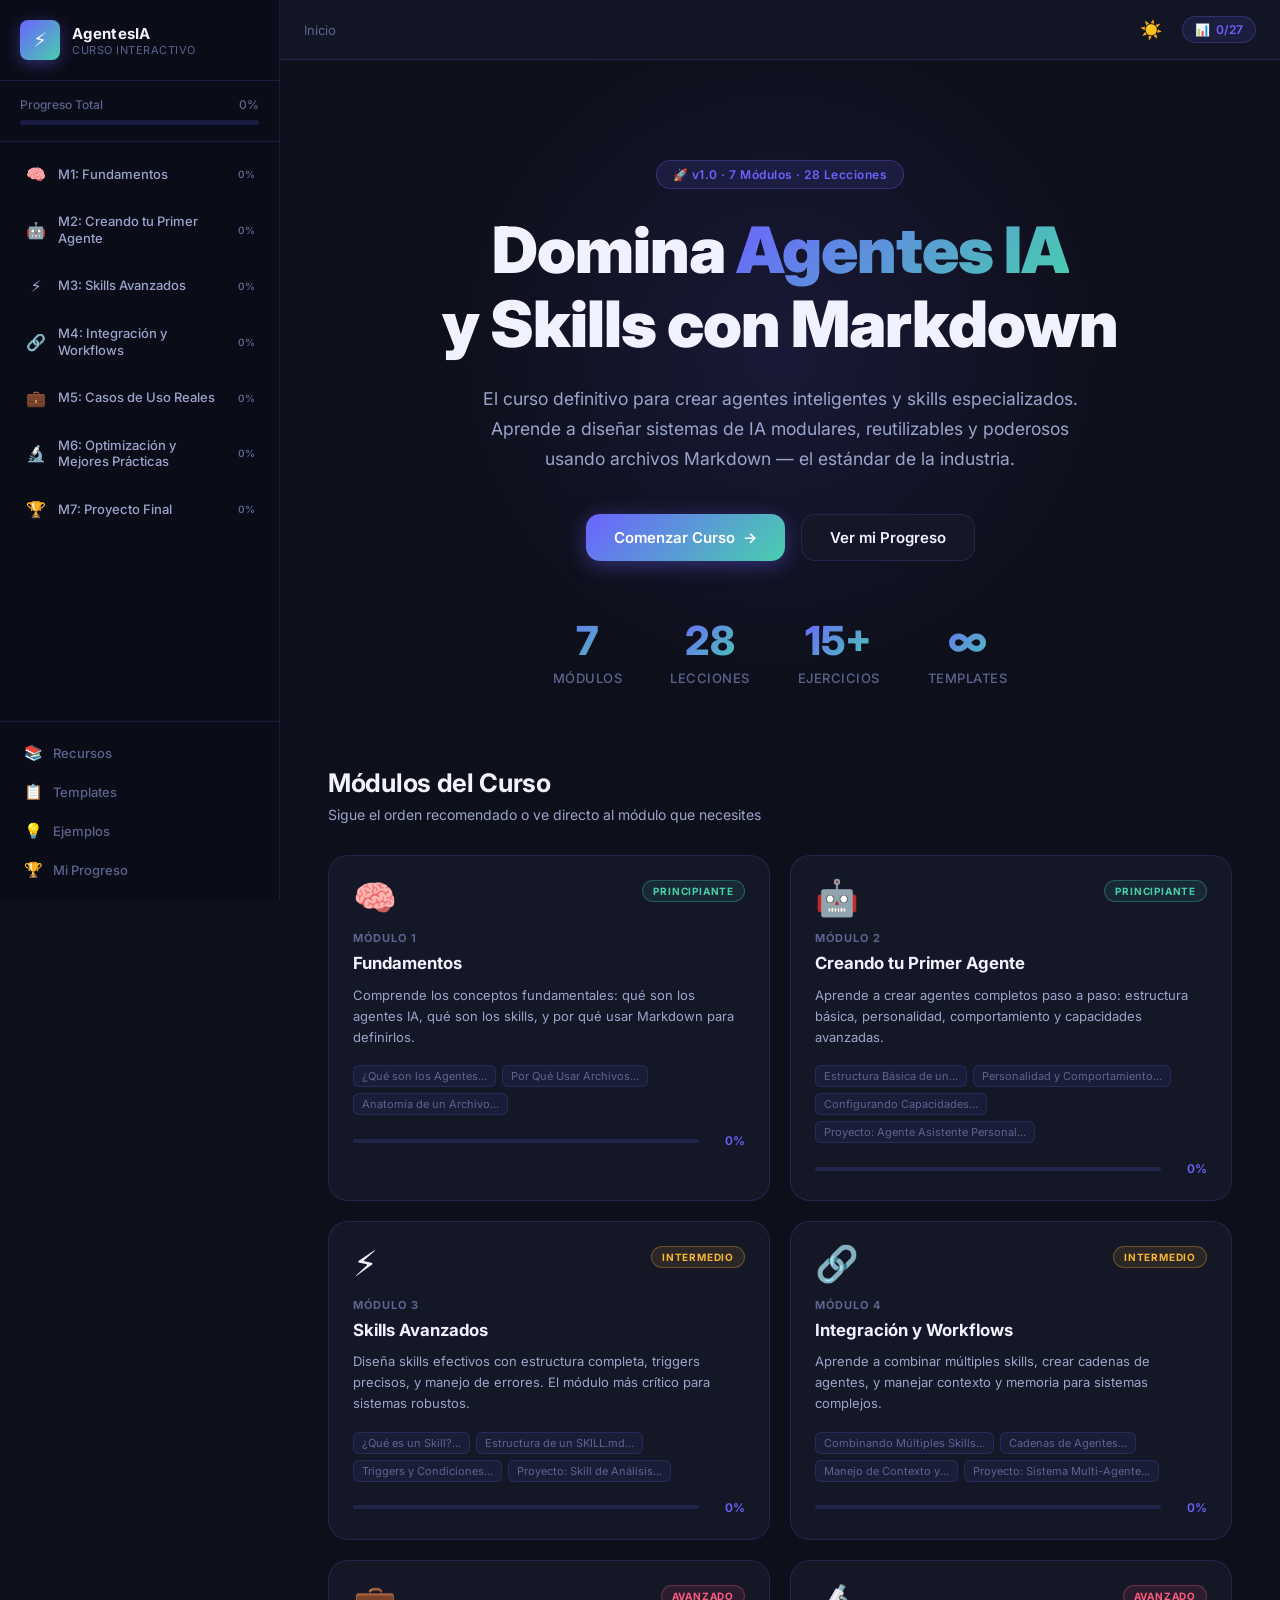
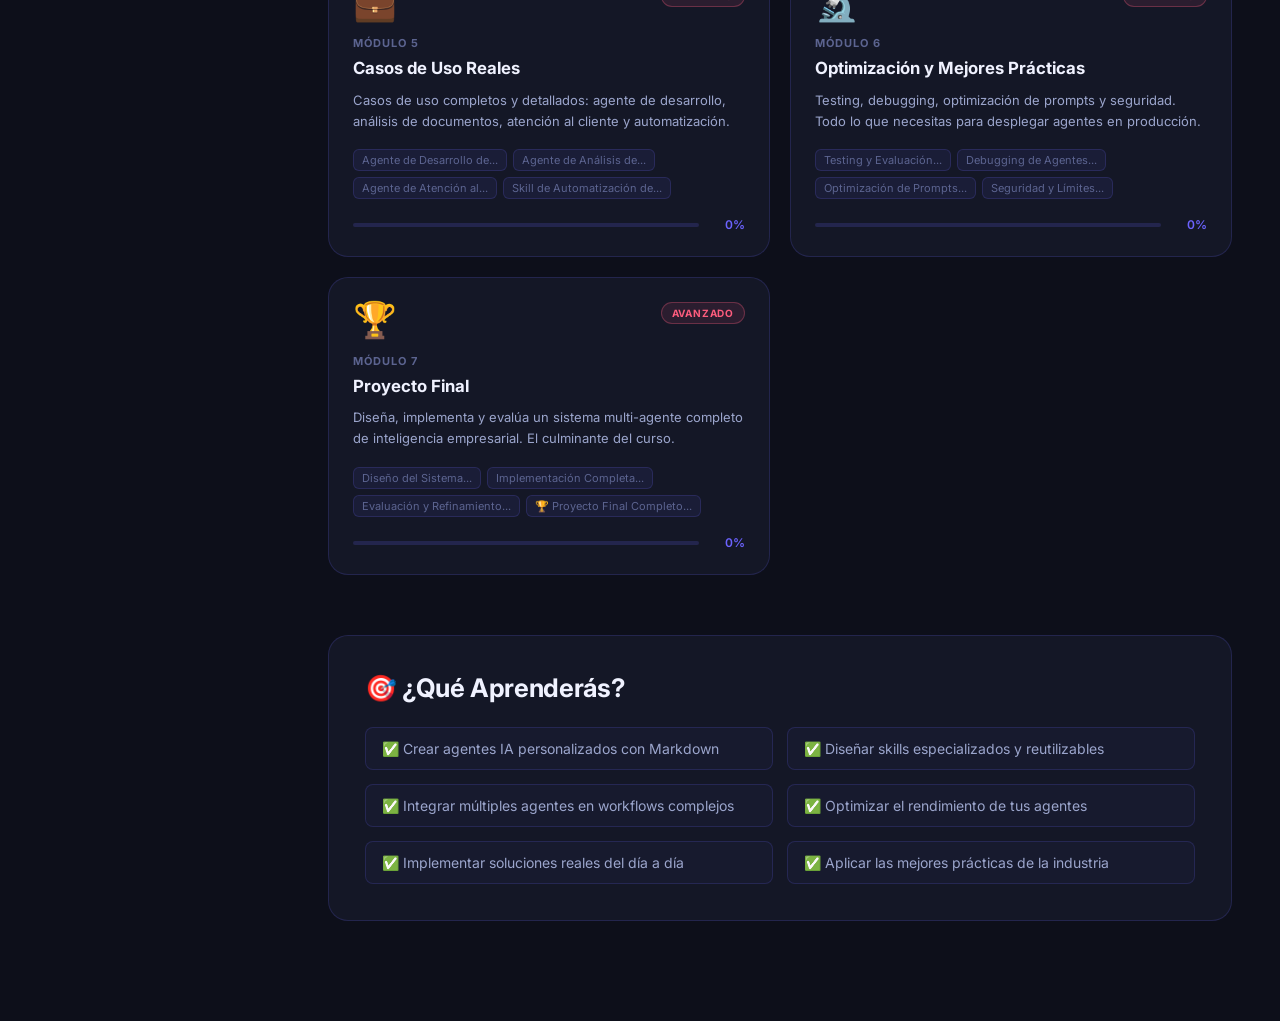
==== CursoAgentesWeb/index.html @ fc464d64 "correcciones" ====
<!DOCTYPE html>
<html lang="es">
<head>
  <meta charset="UTF-8" />
  <meta name="viewport" content="width=device-width, initial-scale=1.0" />
  <title>Domina Agentes y Skills con IA · Curso Interactivo</title>
  <meta name="description" content="Aprende a crear agentes IA y skills mediante archivos Markdown. Curso completo e interactivo con 7 módulos, ejercicios prácticos y seguimiento de progreso." />
  <link rel="preconnect" href="https://fonts.googleapis.com" />
  <link rel="preconnect" href="https://fonts.gstatic.com" crossorigin />
  <link href="https://fonts.googleapis.com/css2?family=Inter:wght@300;400;500;600;700;800;900&family=JetBrains+Mono:wght@400;500;700&display=swap" rel="stylesheet" />
  <link rel="stylesheet" href="css/style.css" />
  <link rel="stylesheet" href="css/prism.css" />
</head>
<body>
  <!-- Sidebar Navigation -->
  <aside class="sidebar" id="sidebar">
    <div class="sidebar-header">
      <div class="logo">
        <div class="logo-icon">⚡</div>
        <div class="logo-text">
          <span class="logo-title">AgentesIA</span>
          <span class="logo-subtitle">Curso Interactivo</span>
        </div>
      </div>
      <button class="sidebar-toggle" id="sidebarClose" aria-label="Cerrar menú">✕</button>
    </div>

    <!-- Progress bar global -->
    <div class="global-progress-bar">
      <div class="gp-label">
        <span>Progreso Total</span>
        <span id="globalProgressPct">0%</span>
      </div>
      <div class="gp-track">
        <div class="gp-fill" id="globalProgressFill"></div>
      </div>
    </div>

    <nav class="sidebar-nav" role="navigation" aria-label="Módulos del curso">
      <ul class="module-list" id="moduleList">
        <!-- Generated by JS -->
      </ul>
    </nav>

    <div class="sidebar-footer">
      <a href="#recursos" class="sidebar-link" id="linkRecursos" data-section="recursos">
        <span class="sl-icon">📚</span> Recursos
      </a>
      <a href="#templates" class="sidebar-link" id="linkTemplates" data-section="templates">
        <span class="sl-icon">📋</span> Templates
      </a>
      <a href="#ejemplos" class="sidebar-link" id="linkEjemplos" data-section="ejemplos">
        <span class="sl-icon">💡</span> Ejemplos
      </a>
      <a href="#progreso" class="sidebar-link" id="linkProgreso" data-section="progreso">
        <span class="sl-icon">🏆</span> Mi Progreso
      </a>
    </div>
  </aside>

  <!-- Main Content -->
  <div class="main-wrapper">
    <!-- Top Bar -->
    <header class="topbar">
      <button class="hamburger" id="sidebarOpen" aria-label="Abrir menú">
        <span></span><span></span><span></span>
      </button>
      <nav class="breadcrumb" id="breadcrumb" aria-label="Ruta de navegación">
        <span>Inicio</span>
      </nav>
      <div class="topbar-actions">
        <button class="btn-icon" id="themeToggle" aria-label="Cambiar tema" title="Cambiar tema">🌙</button>
        <div class="progress-badge" id="progressBadge">
          <span class="pb-icon">📊</span>
          <span id="progressText">0/28</span>
        </div>
      </div>
    </header>

    <!-- Content Area -->
    <main class="content-area" id="contentArea" role="main">
      <!-- Landing / Home -->
      <section class="page active" id="page-home">
        <div class="hero">
          <div class="hero-badge">🚀 v1.0 · 7 Módulos · 28 Lecciones</div>
          <h1 class="hero-title">
            Domina <span class="gradient-text">Agentes IA</span><br />y Skills con Markdown
          </h1>
          <p class="hero-subtitle">
            El curso definitivo para crear agentes inteligentes y skills especializados.
            Aprende a diseñar sistemas de IA modulares, reutilizables y poderosos
            usando archivos Markdown — el estándar de la industria.
          </p>
          <div class="hero-actions">
            <button class="btn-primary" id="startCourseBtn">
              <span>Comenzar Curso</span>
              <span class="btn-arrow">→</span>
            </button>
            <button class="btn-secondary" id="viewProgressBtn">
              <span>Ver mi Progreso</span>
            </button>
          </div>
          <div class="hero-stats">
            <div class="stat-item">
              <span class="stat-num">7</span>
              <span class="stat-label">Módulos</span>
            </div>
            <div class="stat-item">
              <span class="stat-num">28</span>
              <span class="stat-label">Lecciones</span>
            </div>
            <div class="stat-item">
              <span class="stat-num">15+</span>
              <span class="stat-label">Ejercicios</span>
            </div>
            <div class="stat-item">
              <span class="stat-num">∞</span>
              <span class="stat-label">Templates</span>
            </div>
          </div>
        </div>

        <!-- Module Cards Grid -->
        <div class="section-header">
          <h2 class="section-title">Módulos del Curso</h2>
          <p class="section-desc">Sigue el orden recomendado o ve directo al módulo que necesites</p>
        </div>
        <div class="modules-grid" id="modulesGrid">
          <!-- Generated by JS -->
        </div>

        <!-- Objectives -->
        <div class="objectives-section">
          <h2 class="section-title">🎯 ¿Qué Aprenderás?</h2>
          <div class="objectives-grid">
            <div class="obj-item">✅ Crear agentes IA personalizados con Markdown</div>
            <div class="obj-item">✅ Diseñar skills especializados y reutilizables</div>
            <div class="obj-item">✅ Integrar múltiples agentes en workflows complejos</div>
            <div class="obj-item">✅ Optimizar el rendimiento de tus agentes</div>
            <div class="obj-item">✅ Implementar soluciones reales del día a día</div>
            <div class="obj-item">✅ Aplicar las mejores prácticas de la industria</div>
          </div>
        </div>
      </section>

      <!-- Lesson Page (reused) -->
      <section class="page" id="page-lesson">
        <div class="lesson-layout">
          <div class="lesson-main">
            <div class="lesson-header">
              <div class="lesson-meta" id="lessonMeta"></div>
              <h1 class="lesson-title" id="lessonTitle"></h1>
              <div class="lesson-info-bar">
                <span id="lessonDifficulty"></span>
                <span id="lessonTime"></span>
              </div>
            </div>
            <div class="lesson-content" id="lessonContent"></div>
            <div class="lesson-nav">
              <button class="btn-ghost" id="prevLesson">← Anterior</button>
              <button class="btn-primary" id="markComplete">✓ Marcar como Completada</button>
              <button class="btn-ghost" id="nextLesson">Siguiente →</button>
            </div>
          </div>
          <aside class="lesson-sidebar">
            <div class="ls-section">
              <h3>En esta lección</h3>
              <div id="lessonTOC" class="toc-list"></div>
            </div>
            <div class="ls-section" id="lessonExerciseBox">
              <h3>💪 Ejercicio</h3>
              <div id="lessonExercise"></div>
            </div>
            <div class="ls-section">
              <h3>📦 Recursos de la lección</h3>
              <div id="lessonResources" class="lesson-resources-list"></div>
            </div>
          </aside>
        </div>
      </section>

      <!-- Resources Page -->
      <section class="page" id="page-recursos">
        <div class="page-header">
          <h1>📚 Recursos del Curso</h1>
          <p>Referencias, cheatsheets y guías de implementación</p>
        </div>
        <div id="recursosContent"></div>
      </section>

      <!-- Templates Page -->
      <section class="page" id="page-templates">
        <div class="page-header">
          <h1>📋 Templates y Plantillas</h1>
          <p>Plantillas listas para usar en tus proyectos</p>
        </div>
        <div id="templatesContent"></div>
      </section>

      <!-- Examples Page -->
      <section class="page" id="page-ejemplos">
        <div class="page-header">
          <h1>💡 Ejemplos Completos</h1>
          <p>Implementaciones reales de agentes y skills</p>
        </div>
        <div id="ejemplosContent"></div>
      </section>

      <!-- Progress Page -->
      <section class="page" id="page-progreso">
        <div class="page-header">
          <h1>🏆 Mi Progreso</h1>
          <p>Visualiza tu avance y estadísticas del curso</p>
        </div>
        <div id="progresoContent"></div>
      </section>
    </main>
  </div>

  <!-- Exercise Modal -->
  <div class="modal-overlay" id="exerciseModal" role="dialog" aria-modal="true" aria-labelledby="exerciseModalTitle">
    <div class="modal-box">
      <div class="modal-header">
        <h2 id="exerciseModalTitle">Ejercicio Práctico</h2>
        <button class="modal-close" id="closeExerciseModal" aria-label="Cerrar">✕</button>
      </div>
      <div class="modal-body" id="exerciseModalBody"></div>
      <div class="modal-footer">
        <button class="btn-secondary" id="cancelExercise">Cancelar</button>
        <button class="btn-primary" id="submitExercise">Enviar Respuesta</button>
      </div>
    </div>
  </div>

  <!-- Toast Notification -->
  <div class="toast" id="toast" role="alert" aria-live="polite"></div>

  <script src="js/data.js"></script>
  <script src="js/prism.js"></script>
  <script src="js/markdown.js"></script>
  <script src="js/app.js"></script>
</body>
</html>
---- CursoAgentesWeb/css/style.css ----
/* =============================================
   AGENTES IA COURSE — Design System & Styles
   ============================================= */

/* --- Variables --- */
:root {
  --brand-from: #6C63FF;
  --brand-to: #48CFAD;
  --brand-mid: #7B6FFF;
  --accent: #F7B731;
  --accent2: #FC5C7D;

  --bg: #0D0F1A;
  --bg-card: #141726;
  --bg-sidebar: #0A0C18;
  --bg-glass: rgba(20, 23, 38, 0.85);
  --border: rgba(108, 99, 255, 0.18);
  --border-hover: rgba(108, 99, 255, 0.45);

  --text-primary: #F0F2FF;
  --text-secondary: #9BA5CC;
  --text-muted: #5C6490;

  --success: #48CFAD;
  --warning: #F7B731;
  --error: #FC5C7D;
  --info: #4ECDC4;

  --radius-sm: 8px;
  --radius-md: 14px;
  --radius-lg: 20px;
  --radius-xl: 28px;

  --shadow-sm: 0 2px 12px rgba(0,0,0,0.3);
  --shadow-md: 0 6px 30px rgba(0,0,0,0.5);
  --shadow-glow: 0 0 40px rgba(108, 99, 255, 0.2);

  --sidebar-width: 280px;
  --topbar-height: 60px;
  --transition: all 0.25s cubic-bezier(0.4,0,0.2,1);
}

/* Light theme */
[data-theme="light"] {
  --bg: #F4F6FF;
  --bg-card: #FFFFFF;
  --bg-sidebar: #1A1C2E;
  --bg-glass: rgba(255,255,255,0.92);
  --border: rgba(108, 99, 255, 0.15);
  --border-hover: rgba(108, 99, 255, 0.4);
  --text-primary: #1A1C2E;
  --text-secondary: #4A4F7A;
  --text-muted: #8890BB;
  --shadow-sm: 0 2px 12px rgba(108,99,255,0.08);
  --shadow-md: 0 6px 30px rgba(108,99,255,0.12);
}

/* --- Reset --- */
*, *::before, *::after { box-sizing: border-box; margin: 0; padding: 0; }

html { scroll-behavior: smooth; font-size: 16px; }

body {
  font-family: 'Inter', system-ui, sans-serif;
  background: var(--bg);
  color: var(--text-primary);
  min-height: 100vh;
  display: flex;
  overflow-x: hidden;
  transition: background 0.3s, color 0.3s;
}

/* --- Scrollbar --- */
::-webkit-scrollbar { width: 6px; height: 6px; }
::-webkit-scrollbar-track { background: transparent; }
::-webkit-scrollbar-thumb { background: var(--brand-from); border-radius: 99px; opacity: 0.5; }

/* =============================================
   LAYOUT
   ============================================= */
.sidebar {
  width: var(--sidebar-width);
  min-height: 100vh;
  background: var(--bg-sidebar);
  border-right: 1px solid var(--border);
  display: flex;
  flex-direction: column;
  position: fixed;
  left: 0; top: 0; bottom: 0;
  z-index: 200;
  transition: transform 0.3s cubic-bezier(0.4,0,0.2,1);
  overflow: hidden;
}

.main-wrapper {
  flex: 1;
  margin-left: var(--sidebar-width);
  display: flex;
  flex-direction: column;
  min-height: 100vh;
  transition: margin-left 0.3s cubic-bezier(0.4,0,0.2,1);
}

.topbar {
  height: var(--topbar-height);
  background: var(--bg-glass);
  backdrop-filter: blur(20px);
  border-bottom: 1px solid var(--border);
  display: flex;
  align-items: center;
  gap: 16px;
  padding: 0 24px;
  position: sticky; top: 0;
  z-index: 100;
}

.content-area {
  flex: 1;
  padding: 40px 48px;
  max-width: 1200px;
  width: 100%;
  margin: 0 auto;
  position: relative;
}

/* =============================================
   SIDEBAR COMPONENTS
   ============================================= */
.sidebar-header {
  padding: 20px;
  border-bottom: 1px solid var(--border);
  display: flex;
  align-items: center;
  justify-content: space-between;
}

.logo {
  display: flex;
  align-items: center;
  gap: 12px;
}

.logo-icon {
  width: 40px; height: 40px;
  background: linear-gradient(135deg, var(--brand-from), var(--brand-to));
  border-radius: var(--radius-sm);
  display: flex; align-items: center; justify-content: center;
  font-size: 20px;
  box-shadow: 0 4px 15px rgba(108,99,255,0.4);
}

.logo-title {
  display: block;
  font-size: 15px; font-weight: 700;
  color: var(--text-primary);
  letter-spacing: 0.3px;
}

.logo-subtitle {
  display: block;
  font-size: 11px; font-weight: 400;
  color: var(--text-muted);
  letter-spacing: 0.5px;
  text-transform: uppercase;
}

.sidebar-toggle {
  background: none; border: none; cursor: pointer;
  color: var(--text-muted); font-size: 16px;
  padding: 4px 8px; border-radius: 6px;
  transition: var(--transition);
  display: none;
}

/* Global Progress */
.global-progress-bar {
  padding: 16px 20px;
  border-bottom: 1px solid var(--border);
}

.gp-label {
  display: flex; justify-content: space-between;
  font-size: 12px; color: var(--text-muted);
  margin-bottom: 8px; font-weight: 500;
}

.gp-track {
  height: 5px;
  background: var(--border);
  border-radius: 99px;
  overflow: hidden;
}

.gp-fill {
  height: 100%;
  background: linear-gradient(90deg, var(--brand-from), var(--brand-to));
  border-radius: 99px;
  width: 0%;
  transition: width 0.6s cubic-bezier(0.4,0,0.2,1);
  box-shadow: 0 0 8px rgba(108,99,255,0.6);
}

/* Module List */
.sidebar-nav {
  flex: 1;
  overflow-y: auto;
  padding: 12px 12px 0;
}

.module-list {
  list-style: none;
  display: flex;
  flex-direction: column;
  gap: 3px;
}

.module-item { }

.module-btn {
  width: 100%;
  display: flex;
  align-items: center;
  gap: 10px;
  padding: 10px 12px;
  border-radius: var(--radius-sm);
  border: none;
  background: none;
  cursor: pointer;
  color: var(--text-secondary);
  font-size: 13px;
  font-weight: 500;
  font-family: inherit;
  transition: var(--transition);
  text-align: left;
  position: relative;
}

.module-btn:hover {
  background: rgba(108,99,255,0.1);
  color: var(--text-primary);
}

.module-btn.active {
  background: rgba(108,99,255,0.15);
  color: var(--brand-from);
}

.module-icon {
  font-size: 16px;
  width: 24px; text-align: center;
  flex-shrink: 0;
}

.module-name { flex: 1; line-height: 1.3; }

.module-progress-mini {
  font-size: 10px;
  color: var(--text-muted);
  flex-shrink: 0;
  font-weight: 600;
}

.module-check {
  color: var(--success);
  font-size: 12px;
  flex-shrink: 0;
}

/* Lesson sub-items */
.lesson-list {
  list-style: none;
  margin: 2px 0 4px 34px;
  padding: 0;
  display: flex;
  flex-direction: column;
  gap: 1px;
  overflow: hidden;
  max-height: 0;
  transition: max-height 0.35s cubic-bezier(0.4,0,0.2,1);
}

.lesson-list.expanded { max-height: 600px; }

.lesson-sub-btn {
  display: flex;
  align-items: center;
  gap: 8px;
  padding: 7px 10px;
  border-radius: 6px;
  border: none;
  background: none;
  cursor: pointer;
  color: var(--text-muted);
  font-size: 12px;
  font-family: inherit;
  transition: var(--transition);
  text-align: left;
  width: 100%;
}

.lesson-sub-btn:hover {
  background: rgba(108,99,255,0.08);
  color: var(--text-secondary);
}

.lesson-sub-btn.active {
  color: var(--brand-from);
  background: rgba(108,99,255,0.1);
  font-weight: 600;
}

.lesson-sub-btn.completed .lesson-check { color: var(--success); }
.lesson-check { font-size: 11px; }

/* Sidebar Footer */
.sidebar-footer {
  padding: 12px;
  border-top: 1px solid var(--border);
  display: flex;
  flex-direction: column;
  gap: 2px;
}

.sidebar-link {
  display: flex;
  align-items: center;
  gap: 10px;
  padding: 9px 12px;
  border-radius: var(--radius-sm);
  text-decoration: none;
  color: var(--text-muted);
  font-size: 13px;
  font-weight: 500;
  transition: var(--transition);
}

.sidebar-link:hover {
  background: rgba(108,99,255,0.08);
  color: var(--text-secondary);
}

.sidebar-link.active {
  background: rgba(108,99,255,0.12);
  color: var(--brand-from);
}

.sl-icon { font-size: 15px; }

/* =============================================
   TOPBAR
   ============================================= */
.hamburger {
  display: none;
  flex-direction: column; gap: 5px;
  background: none; border: none;
  cursor: pointer; padding: 8px;
  border-radius: var(--radius-sm);
  transition: var(--transition);
}

.hamburger:hover { background: rgba(108,99,255,0.1); }

.hamburger span {
  display: block;
  width: 22px; height: 2px;
  background: var(--text-secondary);
  border-radius: 99px;
  transition: var(--transition);
}

.breadcrumb {
  flex: 1;
  font-size: 13px;
  color: var(--text-muted);
  display: flex;
  align-items: center;
  gap: 8px;
  overflow: hidden;
}

.breadcrumb span { white-space: nowrap; overflow: hidden; text-overflow: ellipsis; }
.breadcrumb span:not(:last-child)::after { content: '›'; margin-left: 8px; }

.topbar-actions {
  display: flex;
  align-items: center;
  gap: 12px;
}

.btn-icon {
  background: none; border: none; cursor: pointer;
  font-size: 18px; padding: 6px 8px;
  border-radius: var(--radius-sm);
  transition: var(--transition);
  color: var(--text-secondary);
}

.btn-icon:hover { background: rgba(108,99,255,0.1); }

.progress-badge {
  display: flex; align-items: center; gap: 6px;
  background: rgba(108,99,255,0.12);
  border: 1px solid rgba(108,99,255,0.25);
  border-radius: 99px;
  padding: 5px 12px;
  font-size: 12px; font-weight: 600;
  color: var(--brand-from);
  cursor: pointer;
  transition: var(--transition);
}

.progress-badge:hover { background: rgba(108,99,255,0.2); }

/* =============================================
   PAGE SYSTEM
   ============================================= */
.page {
  display: none;
  animation: fadeInUp 0.35s ease;
}

.page.active { display: block; }

@keyframes fadeInUp {
  from { opacity: 0; transform: translateY(16px); }
  to   { opacity: 1; transform: translateY(0); }
}

/* =============================================
   HOME / HERO
   ============================================= */
.hero {
  text-align: center;
  padding: 60px 0 80px;
  position: relative;
}

.hero::before {
  content: '';
  position: absolute;
  top: -100px; left: 50%; transform: translateX(-50%);
  width: 700px; height: 700px;
  background: radial-gradient(ellipse, rgba(108,99,255,0.12) 0%, transparent 70%);
  pointer-events: none;
  z-index: -1;
}

.hero-badge {
  display: inline-flex;
  align-items: center;
  gap: 8px;
  background: rgba(108,99,255,0.12);
  border: 1px solid rgba(108,99,255,0.3);
  border-radius: 99px;
  padding: 6px 16px;
  font-size: 12px; font-weight: 600;
  color: var(--brand-from);
  margin-bottom: 24px;
  letter-spacing: 0.5px;
}

.hero-title {
  font-size: clamp(2.2rem, 5vw, 4rem);
  font-weight: 900;
  line-height: 1.15;
  margin-bottom: 24px;
  letter-spacing: -1px;
}

.gradient-text {
  background: linear-gradient(135deg, var(--brand-from) 0%, var(--brand-to) 100%);
  -webkit-background-clip: text;
  -webkit-text-fill-color: transparent;
  background-clip: text;
}

.hero-subtitle {
  font-size: 1.1rem;
  color: var(--text-secondary);
  line-height: 1.7;
  max-width: 620px;
  margin: 0 auto 40px;
}

.hero-actions {
  display: flex;
  gap: 16px;
  justify-content: center;
  flex-wrap: wrap;
  margin-bottom: 60px;
}

.btn-primary {
  display: inline-flex;
  align-items: center;
  gap: 8px;
  background: linear-gradient(135deg, var(--brand-from), var(--brand-to));
  color: white;
  border: none;
  border-radius: var(--radius-md);
  padding: 13px 28px;
  font-size: 15px; font-weight: 600;
  cursor: pointer;
  transition: var(--transition);
  box-shadow: 0 4px 20px rgba(108,99,255,0.4);
  font-family: inherit;
  text-decoration: none;
}

.btn-primary:hover {
  transform: translateY(-2px);
  box-shadow: 0 8px 30px rgba(108,99,255,0.5);
}

.btn-arrow { transition: transform 0.2s; }
.btn-primary:hover .btn-arrow { transform: translateX(4px); }

.btn-secondary {
  display: inline-flex;
  align-items: center;
  gap: 8px;
  background: var(--bg-card);
  color: var(--text-primary);
  border: 1px solid var(--border);
  border-radius: var(--radius-md);
  padding: 13px 28px;
  font-size: 15px; font-weight: 600;
  cursor: pointer;
  transition: var(--transition);
  font-family: inherit;
  text-decoration: none;
}

.btn-secondary:hover {
  border-color: var(--brand-from);
  color: var(--brand-from);
  background: rgba(108,99,255,0.05);
}

.btn-ghost {
  display: inline-flex;
  align-items: center;
  gap: 8px;
  background: none;
  color: var(--text-secondary);
  border: 1px solid var(--border);
  border-radius: var(--radius-md);
  padding: 10px 20px;
  font-size: 14px; font-weight: 500;
  cursor: pointer;
  transition: var(--transition);
  font-family: inherit;
}

.btn-ghost:hover {
  border-color: var(--brand-from);
  color: var(--brand-from);
}

.btn-ghost:disabled {
  opacity: 0.3;
  cursor: not-allowed;
}

/* Hero Stats */
.hero-stats {
  display: flex;
  gap: 48px;
  justify-content: center;
  flex-wrap: wrap;
}

.stat-item {
  text-align: center;
}

.stat-num {
  display: block;
  font-size: 2.5rem;
  font-weight: 800;
  background: linear-gradient(135deg, var(--brand-from), var(--brand-to));
  -webkit-background-clip: text;
  -webkit-text-fill-color: transparent;
  background-clip: text;
  line-height: 1;
  margin-bottom: 6px;
}

.stat-label {
  font-size: 13px;
  color: var(--text-muted);
  font-weight: 500;
  text-transform: uppercase;
  letter-spacing: 0.5px;
}

/* =============================================
   SECTIONS
   ============================================= */
.section-header {
  margin-bottom: 32px;
}

.section-title {
  font-size: 1.6rem;
  font-weight: 700;
  margin-bottom: 8px;
  letter-spacing: -0.3px;
}

.section-desc {
  color: var(--text-secondary);
  font-size: 14px;
}

/* =============================================
   MODULE CARDS
   ============================================= */
.modules-grid {
  display: grid;
  grid-template-columns: repeat(auto-fill, minmax(320px, 1fr));
  gap: 20px;
  margin-bottom: 60px;
}

.module-card {
  background: var(--bg-card);
  border: 1px solid var(--border);
  border-radius: var(--radius-lg);
  padding: 24px;
  cursor: pointer;
  transition: var(--transition);
  position: relative;
  overflow: hidden;
}

.module-card::before {
  content: '';
  position: absolute;
  top: 0; left: 0; right: 0;
  height: 3px;
  background: linear-gradient(90deg, var(--brand-from), var(--brand-to));
  opacity: 0;
  transition: opacity 0.3s;
}

.module-card:hover {
  border-color: var(--border-hover);
  transform: translateY(-4px);
  box-shadow: var(--shadow-md), var(--shadow-glow);
}

.module-card:hover::before { opacity: 1; }

.mc-top {
  display: flex;
  align-items: flex-start;
  justify-content: space-between;
  margin-bottom: 16px;
}

.mc-icon {
  font-size: 2.2rem;
  line-height: 1;
}

.mc-badge {
  font-size: 10px;
  font-weight: 700;
  text-transform: uppercase;
  letter-spacing: 0.8px;
  padding: 4px 10px;
  border-radius: 99px;
  border: 1px solid;
}

.mc-badge.beginner { background: rgba(72,207,173,0.1); color: var(--success); border-color: rgba(72,207,173,0.3); }
.mc-badge.intermediate { background: rgba(247,183,49,0.1); color: var(--warning); border-color: rgba(247,183,49,0.3); }
.mc-badge.advanced { background: rgba(252,92,125,0.1); color: var(--error); border-color: rgba(252,92,125,0.3); }

.mc-num {
  font-size: 11px;
  font-weight: 700;
  color: var(--text-muted);
  text-transform: uppercase;
  letter-spacing: 1px;
  margin-bottom: 8px;
}

.mc-title {
  font-size: 1.05rem;
  font-weight: 700;
  line-height: 1.3;
  margin-bottom: 10px;
}

.mc-desc {
  font-size: 13px;
  color: var(--text-secondary);
  line-height: 1.6;
  margin-bottom: 18px;
}

.mc-lessons {
  display: flex;
  flex-wrap: wrap;
  gap: 6px;
  margin-bottom: 18px;
}

.mc-lesson-tag {
  font-size: 11px;
  background: rgba(108,99,255,0.08);
  color: var(--text-muted);
  border-radius: 6px;
  padding: 3px 8px;
  border: 1px solid var(--border);
}

.mc-progress-row {
  display: flex;
  align-items: center;
  gap: 12px;
}

.mc-progress-bar {
  flex: 1;
  height: 4px;
  background: var(--border);
  border-radius: 99px;
  overflow: hidden;
}

.mc-progress-fill {
  height: 100%;
  background: linear-gradient(90deg, var(--brand-from), var(--brand-to));
  border-radius: 99px;
  transition: width 0.6s ease;
}

.mc-progress-pct {
  font-size: 12px;
  font-weight: 600;
  color: var(--brand-from);
  min-width: 34px;
  text-align: right;
}

/* =============================================
   OBJECTIVES SECTION
   ============================================= */
.objectives-section {
  background: var(--bg-card);
  border: 1px solid var(--border);
  border-radius: var(--radius-lg);
  padding: 36px;
  margin-bottom: 60px;
}

.objectives-grid {
  display: grid;
  grid-template-columns: repeat(auto-fill, minmax(280px, 1fr));
  gap: 14px;
  margin-top: 24px;
}

.obj-item {
  display: flex;
  align-items: center;
  gap: 10px;
  font-size: 14px;
  color: var(--text-secondary);
  padding: 12px 16px;
  border-radius: var(--radius-sm);
  background: rgba(108,99,255,0.04);
  border: 1px solid var(--border);
  transition: var(--transition);
}

.obj-item:hover {
  border-color: rgba(72,207,173,0.3);
  color: var(--text-primary);
  background: rgba(72,207,173,0.04);
}

/* =============================================
   LESSON LAYOUT
   ============================================= */
.lesson-layout {
  display: grid;
  grid-template-columns: 1fr 280px;
  gap: 40px;
  align-items: start;
}

.lesson-header {
  margin-bottom: 32px;
}

.lesson-meta {
  font-size: 12px;
  font-weight: 600;
  color: var(--brand-from);
  text-transform: uppercase;
  letter-spacing: 1px;
  margin-bottom: 12px;
}

.lesson-title {
  font-size: clamp(1.5rem, 3vw, 2.2rem);
  font-weight: 800;
  line-height: 1.2;
  margin-bottom: 16px;
  letter-spacing: -0.5px;
}

.lesson-info-bar {
  display: flex;
  gap: 16px;
  align-items: center;
}

.lesson-info-bar span {
  font-size: 13px;
  color: var(--text-muted);
  display: flex;
  align-items: center;
  gap: 6px;
}

/* Lesson Content / Markdown */
.lesson-content {
  line-height: 1.8;
  font-size: 15px;
  color: var(--text-secondary);
}

.lesson-content h1,
.lesson-content h2 {
  font-size: 1.4rem;
  font-weight: 700;
  color: var(--text-primary);
  margin: 36px 0 16px;
  padding-bottom: 10px;
  border-bottom: 1px solid var(--border);
  letter-spacing: -0.3px;
}

.lesson-content h1:first-child,
.lesson-content h2:first-child { margin-top: 0; }

.lesson-content h3 {
  font-size: 1.1rem;
  font-weight: 700;
  color: var(--text-primary);
  margin: 28px 0 12px;
}

.lesson-content h4 {
  font-size: 0.95rem;
  font-weight: 700;
  color: var(--brand-from);
  margin: 20px 0 10px;
  text-transform: uppercase;
  letter-spacing: 0.5px;
}

.lesson-content p { margin-bottom: 18px; }

.lesson-content ul,
.lesson-content ol {
  margin: 0 0 18px 24px;
}

.lesson-content li {
  margin-bottom: 8px;
  line-height: 1.65;
}

.lesson-content a { color: var(--brand-from); text-decoration: none; }
.lesson-content a:hover { text-decoration: underline; }

.lesson-content strong { color: var(--text-primary); font-weight: 700; }
.lesson-content em { color: var(--accent); font-style: italic; }

.lesson-content blockquote {
  border-left: 3px solid var(--brand-from);
  margin: 20px 0;
  padding: 12px 20px;
  background: rgba(108,99,255,0.06);
  border-radius: 0 var(--radius-sm) var(--radius-sm) 0;
  color: var(--text-secondary);
  font-style: italic;
}

.lesson-content hr {
  border: none;
  border-top: 1px solid var(--border);
  margin: 32px 0;
}

.lesson-content table {
  width: 100%;
  border-collapse: collapse;
  margin: 20px 0;
  font-size: 14px;
  overflow: hidden;
  border-radius: var(--radius-sm);
  border: 1px solid var(--border);
}

.lesson-content table th {
  background: rgba(108,99,255,0.12);
  color: var(--text-primary);
  font-weight: 700;
  padding: 12px 16px;
  text-align: left;
  font-size: 12px;
  text-transform: uppercase;
  letter-spacing: 0.5px;
}

.lesson-content table td {
  padding: 11px 16px;
  border-top: 1px solid var(--border);
  color: var(--text-secondary);
}

.lesson-content table tr:hover td { background: rgba(108,99,255,0.03); }

/* Code blocks */
.lesson-content pre {
  background: #0A0C18;
  border: 1px solid var(--border);
  border-radius: var(--radius-md);
  padding: 20px;
  overflow-x: auto;
  margin: 20px 0;
  position: relative;
}

[data-theme="light"] .lesson-content pre {
  background: #1A1C2E;
}

.lesson-content code {
  font-family: 'JetBrains Mono', monospace;
  font-size: 13px;
  line-height: 1.6;
}

.lesson-content :not(pre) > code {
  background: rgba(108,99,255,0.12);
  color: var(--brand-from);
  padding: 2px 7px;
  border-radius: 5px;
  font-size: 13px;
}

/* Copy button on code blocks */
pre {
  position: relative;
}

.copy-btn {
  position: absolute;
  top: 10px; right: 10px;
  background: rgba(108,99,255,0.2);
  border: 1px solid rgba(108,99,255,0.3);
  color: var(--text-muted);
  border-radius: 6px;
  padding: 4px 10px;
  font-size: 11px;
  cursor: pointer;
  font-family: inherit;
  font-weight: 600;
  transition: var(--transition);
  opacity: 0;
}

pre:hover .copy-btn { opacity: 1; }
.copy-btn:hover { background: rgba(108,99,255,0.35); color: var(--text-primary); }
.copy-btn.copied { color: var(--success); border-color: var(--success); }

/* Checkboxes in content */
.lesson-content input[type="checkbox"] {
  appearance: none;
  width: 16px; height: 16px;
  border: 2px solid var(--border-hover);
  border-radius: 4px;
  cursor: pointer;
  transition: var(--transition);
  margin-right: 8px;
  vertical-align: middle;
  display: inline-flex;
  align-items: center;
  justify-content: center;
  position: relative;
}

.lesson-content input[type="checkbox"]:checked {
  background: var(--brand-from);
  border-color: var(--brand-from);
}

.lesson-content input[type="checkbox"]:checked::after {
  content: '✓';
  font-size: 10px;
  color: white;
  position: absolute;
}

/* Details/Summary */
.lesson-content details {
  background: rgba(108,99,255,0.04);
  border: 1px solid var(--border);
  border-radius: var(--radius-sm);
  margin: 16px 0;
  overflow: hidden;
}

.lesson-content summary {
  padding: 12px 16px;
  cursor: pointer;
  font-weight: 600;
  color: var(--brand-from);
  user-select: none;
  list-style: none;
}

.lesson-content summary::-webkit-details-marker { display: none; }
.lesson-content summary::before { content: '▶ '; font-size: 10px; }
.lesson-content details[open] summary::before { content: '▼ '; }

.lesson-content details > *:not(summary) {
  padding: 12px 16px;
}

/* Lesson Nav */
.lesson-nav {
  display: flex;
  gap: 16px;
  align-items: center;
  justify-content: space-between;
  padding-top: 40px;
  border-top: 1px solid var(--border);
  margin-top: 40px;
}

/* =============================================
   LESSON SIDEBAR
   ============================================= */
.lesson-sidebar {
  position: sticky;
  top: calc(var(--topbar-height) + 24px);
  display: flex;
  flex-direction: column;
  gap: 16px;
}

.ls-section {
  background: var(--bg-card);
  border: 1px solid var(--border);
  border-radius: var(--radius-md);
  padding: 18px;
}

.ls-section h3 {
  font-size: 12px;
  font-weight: 700;
  text-transform: uppercase;
  letter-spacing: 0.8px;
  color: var(--text-muted);
  margin-bottom: 14px;
}

.toc-list {
  display: flex;
  flex-direction: column;
  gap: 4px;
}

.toc-item {
  font-size: 12px;
  color: var(--text-muted);
  padding: 5px 8px;
  border-radius: 5px;
  cursor: pointer;
  transition: var(--transition);
  border-left: 2px solid transparent;
}

.toc-item:hover {
  color: var(--text-primary);
  border-left-color: var(--brand-from);
  background: rgba(108,99,255,0.06);
}

.toc-item.active {
  color: var(--brand-from);
  border-left-color: var(--brand-from);
}

.toc-h3 { padding-left: 16px; }

.lesson-resources-list {
  display: flex;
  flex-direction: column;
  gap: 6px;
}

.lesson-resource-link {
  display: flex;
  align-items: center;
  gap: 8px;
  font-size: 12px;
  color: var(--brand-from);
  text-decoration: none;
  padding: 5px 8px;
  border-radius: 5px;
  transition: var(--transition);
  cursor: pointer;
}

.lesson-resource-link:hover {
  background: rgba(108,99,255,0.08);
}

/* =============================================
   PAGE HEADER (Recursos, Templates, etc.)
   ============================================= */
.page-header {
  margin-bottom: 40px;
  padding-bottom: 24px;
  border-bottom: 1px solid var(--border);
}

.page-header h1 {
  font-size: 2rem;
  font-weight: 800;
  margin-bottom: 8px;
  letter-spacing: -0.5px;
}

.page-header p {
  color: var(--text-secondary);
  font-size: 15px;
}

/* =============================================
   RESOURCE/TEMPLATE CARDS
   ============================================= */
.resource-grid,
.template-grid {
  display: grid;
  grid-template-columns: repeat(auto-fill, minmax(300px, 1fr));
  gap: 20px;
  margin-bottom: 40px;
}

.resource-card,
.template-card {
  background: var(--bg-card);
  border: 1px solid var(--border);
  border-radius: var(--radius-md);
  padding: 24px;
  transition: var(--transition);
  cursor: pointer;
}

.resource-card:hover,
.template-card:hover {
  border-color: var(--border-hover);
  transform: translateY(-3px);
  box-shadow: var(--shadow-md);
}

.rc-icon { font-size: 2rem; margin-bottom: 12px; }
.rc-title { font-size: 15px; font-weight: 700; margin-bottom: 8px; }
.rc-desc { font-size: 13px; color: var(--text-secondary); line-height: 1.5; margin-bottom: 16px; }
.rc-tag {
  display: inline-block;
  font-size: 11px;
  font-weight: 600;
  padding: 3px 10px;
  border-radius: 99px;
  background: rgba(108,99,255,0.1);
  color: var(--brand-from);
  border: 1px solid rgba(108,99,255,0.25);
}

/* Code viewer modal */
.code-viewer {
  background: #0A0C18;
  border-radius: var(--radius-md);
  padding: 20px;
  overflow-x: auto;
  max-height: 70vh;
  overflow-y: auto;
}

.code-viewer code {
  font-family: 'JetBrains Mono', monospace;
  font-size: 13px;
  line-height: 1.7;
  color: #c9d1d9;
}

/* =============================================
   PROGRESS PAGE
   ============================================= */
.progress-overview {
  display: grid;
  grid-template-columns: repeat(auto-fill, minmax(200px, 1fr));
  gap: 16px;
  margin-bottom: 40px;
}

.po-card {
  background: var(--bg-card);
  border: 1px solid var(--border);
  border-radius: var(--radius-md);
  padding: 20px;
  text-align: center;
  transition: var(--transition);
}

.po-card:hover { border-color: var(--border-hover); }

.po-value {
  font-size: 2.5rem;
  font-weight: 800;
  background: linear-gradient(135deg, var(--brand-from), var(--brand-to));
  -webkit-background-clip: text;
  -webkit-text-fill-color: transparent;
  background-clip: text;
  display: block;
  line-height: 1;
  margin-bottom: 8px;
}

.po-label {
  font-size: 12px;
  color: var(--text-muted);
  text-transform: uppercase;
  font-weight: 600;
  letter-spacing: 0.5px;
}

.progress-modules {
  display: flex;
  flex-direction: column;
  gap: 12px;
  margin-bottom: 40px;
}

.pm-item {
  background: var(--bg-card);
  border: 1px solid var(--border);
  border-radius: var(--radius-md);
  padding: 16px 20px;
  display: flex;
  align-items: center;
  gap: 16px;
  cursor: pointer;
  transition: var(--transition);
}

.pm-item:hover { border-color: var(--border-hover); }

.pm-icon { font-size: 1.5rem; }
.pm-info { flex: 1; }
.pm-name { font-size: 14px; font-weight: 600; margin-bottom: 6px; }

.pm-bar {
  height: 5px;
  background: var(--border);
  border-radius: 99px;
  overflow: hidden;
}

.pm-fill {
  height: 100%;
  background: linear-gradient(90deg, var(--brand-from), var(--brand-to));
  border-radius: 99px;
  transition: width 0.6s ease;
}

.pm-pct {
  font-size: 12px;
  font-weight: 700;
  color: var(--brand-from);
  min-width: 38px;
  text-align: right;
}

/* Achievements */
.achievements-grid {
  display: grid;
  grid-template-columns: repeat(auto-fill, minmax(180px, 1fr));
  gap: 16px;
}

.achievement-card {
  background: var(--bg-card);
  border: 1px solid var(--border);
  border-radius: var(--radius-md);
  padding: 20px;
  text-align: center;
  transition: var(--transition);
}

.achievement-card.earned {
  border-color: rgba(72,207,173,0.4);
  background: rgba(72,207,173,0.04);
}

.achievement-card:hover { transform: translateY(-3px); box-shadow: var(--shadow-sm); }

.ach-icon { font-size: 2.5rem; margin-bottom: 10px; filter: grayscale(1) opacity(0.3); }
.achievement-card.earned .ach-icon { filter: none; }
.ach-name { font-size: 13px; font-weight: 700; margin-bottom: 6px; }
.ach-desc { font-size: 11px; color: var(--text-muted); line-height: 1.4; }

/* =============================================
   MODAL
   ============================================= */
.modal-overlay {
  position: fixed;
  inset: 0;
  background: rgba(0,0,0,0.7);
  backdrop-filter: blur(8px);
  z-index: 500;
  display: flex;
  align-items: center;
  justify-content: center;
  padding: 20px;
  opacity: 0;
  pointer-events: none;
  transition: opacity 0.25s;
}

.modal-overlay.active {
  opacity: 1;
  pointer-events: all;
}

.modal-box {
  background: var(--bg-card);
  border: 1px solid var(--border);
  border-radius: var(--radius-xl);
  width: 100%;
  max-width: 640px;
  max-height: 85vh;
  display: flex;
  flex-direction: column;
  box-shadow: var(--shadow-md);
  transform: translateY(20px);
  transition: transform 0.25s cubic-bezier(0.4,0,0.2,1);
}

.modal-overlay.active .modal-box { transform: translateY(0); }

.modal-header {
  display: flex;
  align-items: center;
  justify-content: space-between;
  padding: 20px 24px;
  border-bottom: 1px solid var(--border);
}

.modal-header h2 { font-size: 16px; font-weight: 700; }

.modal-close {
  background: none; border: none; cursor: pointer;
  color: var(--text-muted); font-size: 18px;
  padding: 4px 8px; border-radius: 6px;
  transition: var(--transition);
}

.modal-close:hover { color: var(--error); background: rgba(252,92,125,0.1); }

.modal-body {
  padding: 24px;
  overflow-y: auto;
  flex: 1;
}

.modal-footer {
  padding: 16px 24px;
  border-top: 1px solid var(--border);
  display: flex;
  gap: 12px;
  justify-content: flex-end;
}

/* Exercise stuff */
.exercise-prompt {
  font-size: 15px;
  color: var(--text-secondary);
  margin-bottom: 20px;
  line-height: 1.7;
}

.exercise-textarea {
  width: 100%;
  min-height: 200px;
  background: #0A0C18;
  border: 1px solid var(--border);
  border-radius: var(--radius-md);
  padding: 16px;
  color: var(--text-primary);
  font-family: 'JetBrains Mono', monospace;
  font-size: 13px;
  line-height: 1.6;
  resize: vertical;
  transition: var(--transition);
}

.exercise-textarea:focus {
  outline: none;
  border-color: var(--brand-from);
  box-shadow: 0 0 0 3px rgba(108,99,255,0.15);
}

/* =============================================
   TOAST
   ============================================= */
.toast {
  position: fixed;
  bottom: 24px;
  right: 24px;
  z-index: 1000;
  background: var(--bg-card);
  border: 1px solid var(--border);
  border-radius: var(--radius-md);
  padding: 14px 20px;
  font-size: 14px;
  font-weight: 500;
  box-shadow: var(--shadow-md);
  transform: translateY(80px);
  opacity: 0;
  transition: all 0.35s cubic-bezier(0.4,0,0.2,1);
  max-width: 320px;
  pointer-events: none;
}

.toast.show {
  transform: translateY(0);
  opacity: 1;
}

.toast.success { border-left: 4px solid var(--success); color: var(--success); }
.toast.error   { border-left: 4px solid var(--error); color: var(--error); }
.toast.info    { border-left: 4px solid var(--brand-from); color: var(--brand-from); }

/* =============================================
   RESPONSIVE
   ============================================= */
@media (max-width: 1024px) {
  .lesson-layout {
    grid-template-columns: 1fr;
  }

  .lesson-sidebar {
    position: static;
  }
}

@media (max-width: 768px) {
  .sidebar {
    transform: translateX(-100%);
  }

  .sidebar.open {
    transform: translateX(0);
    box-shadow: var(--shadow-md);
  }

  .sidebar-toggle { display: block; }
  .hamburger { display: flex; }

  .main-wrapper { margin-left: 0; }

  .content-area { padding: 24px 20px; }

  .hero { padding: 40px 0 60px; }

  .hero-stats { gap: 28px; }

  .modules-grid {
    grid-template-columns: 1fr;
  }

  .lesson-nav { flex-wrap: wrap; }

  .topbar { padding: 0 16px; }
}

@media (max-width: 480px) {
  .hero-actions { flex-direction: column; align-items: center; }
  .hero-stats { gap: 20px; }
  .objectives-grid { grid-template-columns: 1fr; }
  .progress-overview { grid-template-columns: repeat(2, 1fr); }
}

/* =============================================
   SYNTAX HIGHLIGHTING (Simplified Prism-like)
   ============================================= */
.token.keyword { color: #c792ea; }
.token.string  { color: #c3e88d; }
.token.number  { color: #f78c6c; }
.token.comment { color: #546E7A; font-style: italic; }
.token.function { color: #82aaff; }
.token.operator { color: #89ddff; }
.token.punctuation { color: #89ddff; }
.token.class-name { color: #ffcb6b; }
.token.builtin { color: #80cbc4; }
.token.tag { color: #f07178; }
.token.attr-name { color: #c792ea; }
.token.attr-value { color: #c3e88d; }
.token.boolean { color: #f78c6c; }
.token.null { color: #f78c6c; }
.token.regex { color: #c3e88d; }

/* =============================================
   OVERLAY for mobile sidebar
   ============================================= */
.sidebar-overlay {
  display: none;
  position: fixed;
  inset: 0;
  background: rgba(0,0,0,0.6);
  z-index: 150;
}

.sidebar-overlay.active { display: block; }

/* =============================================
   QUIZ / CHECKLIST INTERACTIONS
   ============================================= */
.interactive-checklist {
  display: flex;
  flex-direction: column;
  gap: 10px;
  margin: 16px 0;
}

.checklist-item {
  display: flex;
  align-items: flex-start;
  gap: 12px;
  padding: 12px 16px;
  border: 1px solid var(--border);
  border-radius: var(--radius-sm);
  cursor: pointer;
  transition: var(--transition);
}

.checklist-item:hover {
  border-color: var(--border-hover);
  background: rgba(108,99,255,0.03);
}

.checklist-item.checked {
  border-color: var(--success);
  background: rgba(72,207,173,0.05);
}

.ci-box {
  width: 20px; height: 20px;
  border: 2px solid var(--border-hover);
  border-radius: 5px;
  flex-shrink: 0;
  margin-top: 1px;
  display: flex; align-items: center; justify-content: center;
  transition: var(--transition);
  font-size: 12px;
}

.checklist-item.checked .ci-box {
  background: var(--success);
  border-color: var(--success);
  color: white;
}

.ci-text { font-size: 13px; color: var(--text-secondary); line-height: 1.5; }
.checklist-item.checked .ci-text { color: var(--text-primary); text-decoration: line-through; opacity: 0.7; }

/* Section highlight box */
.info-box {
  border-radius: var(--radius-md);
  padding: 16px 20px;
  margin: 20px 0;
  border: 1px solid;
  font-size: 14px;
  line-height: 1.6;
}

.info-box.tip {
  background: rgba(72,207,173,0.06);
  border-color: rgba(72,207,173,0.25);
  color: var(--text-secondary);
}

.info-box.tip::before { content: '💡 '; font-style: normal; }

.info-box.warning {
  background: rgba(247,183,49,0.06);
  border-color: rgba(247,183,49,0.25);
  color: var(--text-secondary);
}

.info-box.warning::before { content: '⚠️ '; }

.info-box.important {
  background: rgba(108,99,255,0.06);
  border-color: rgba(108,99,255,0.25);
  color: var(--text-secondary);
}

.info-box.important::before { content: '🔥 '; }
---- CursoAgentesWeb/css/prism.css ----
/* Minimal Prism CSS placeholder - syntax colors in style.css */
code[class*="language-"], pre[class*="language-"] {
  color: #c9d1d9;
  font-family: 'JetBrains Mono', monospace;
  font-size: 13px;
  line-height: 1.6;
  background: none;
  white-space: pre;
  word-spacing: normal;
  word-break: normal;
  word-wrap: normal;
  tab-size: 2;
  hyphens: none;
}
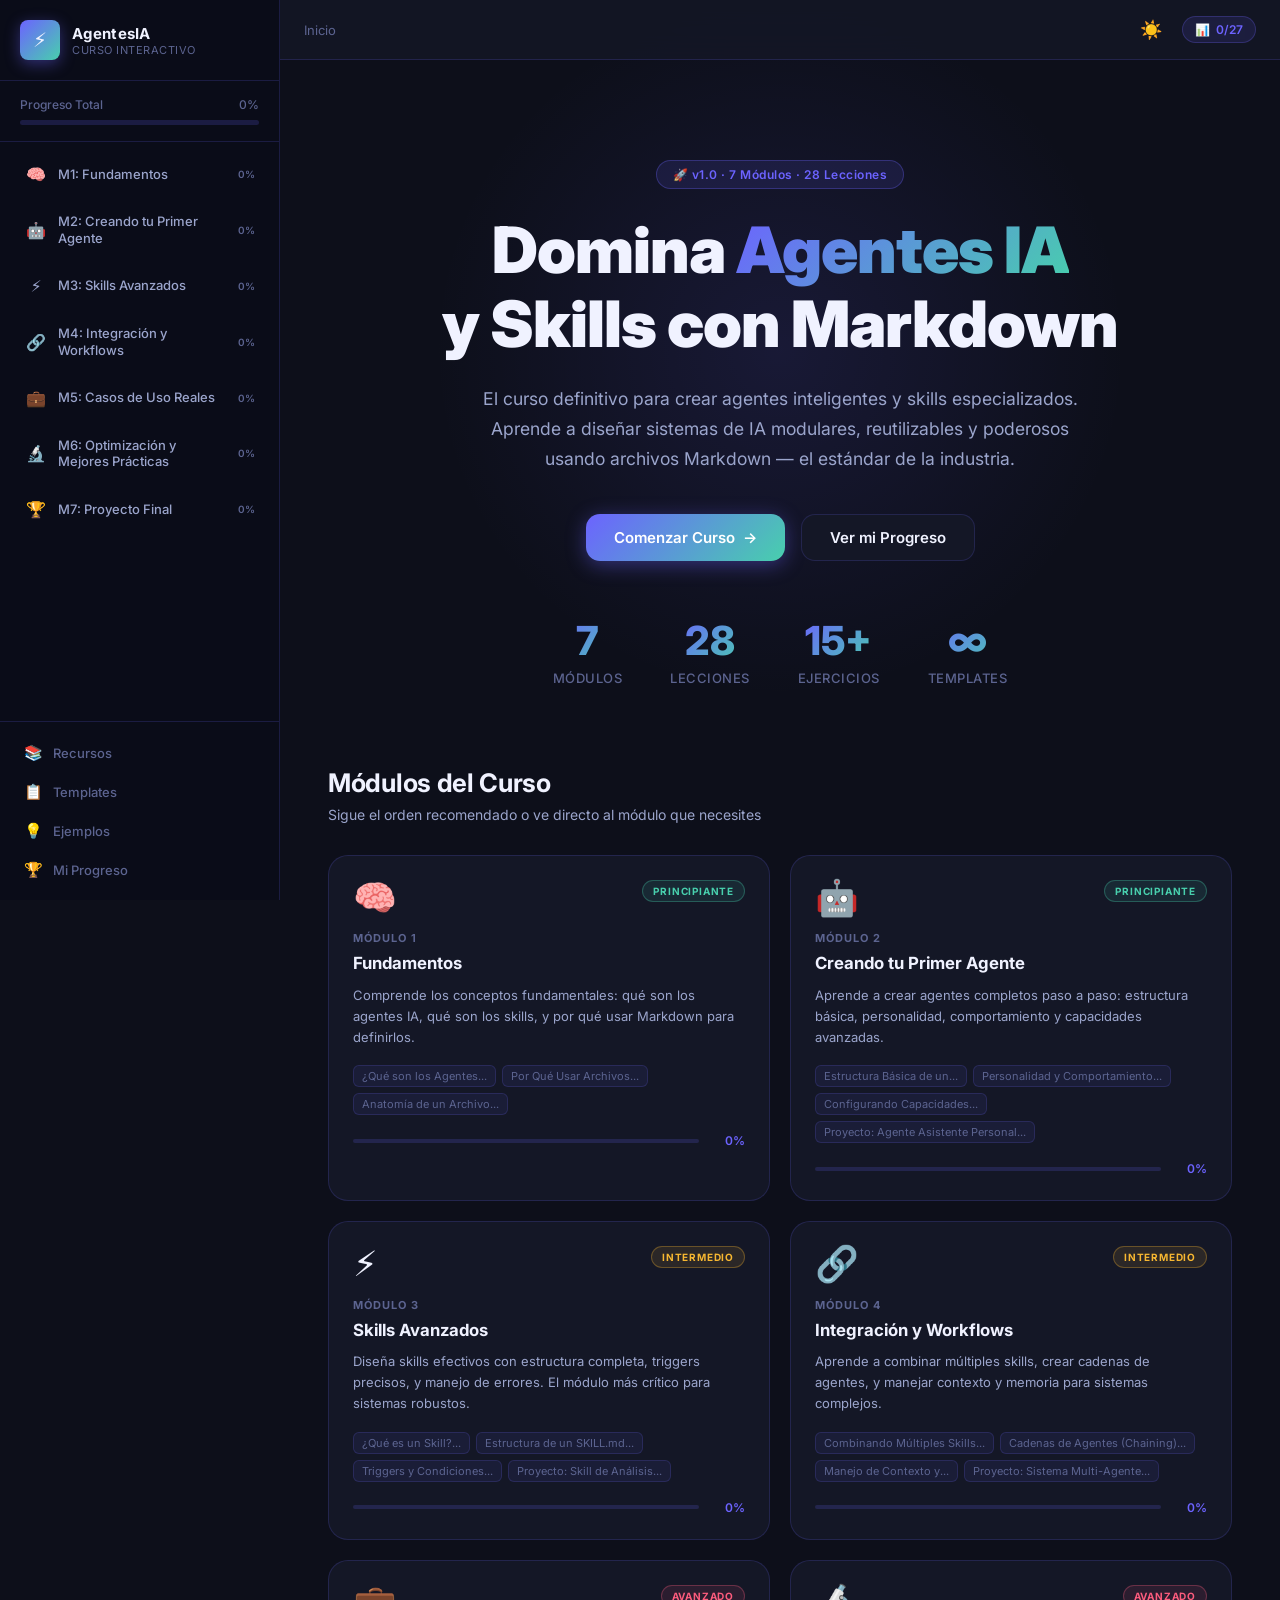
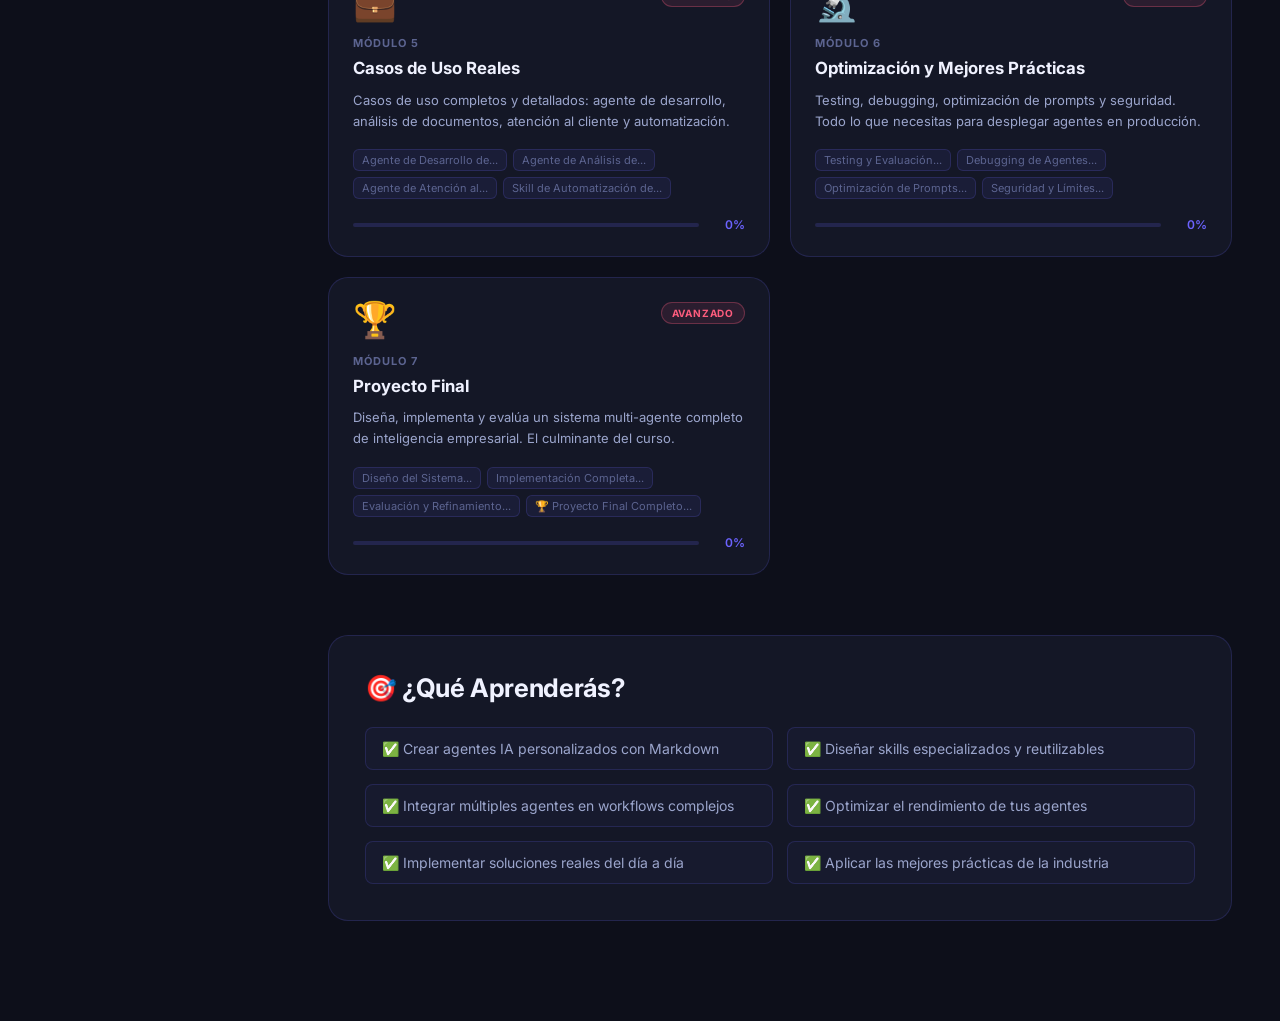
==== commit e7077ac7: "m4 ampliado" ====
--- a/CursoAgentesWeb/index.html
+++ b/CursoAgentesWeb/index.html
@@ -1,16 +1,21 @@
 <!DOCTYPE html>
 <html lang="es">
+
 <head>
   <meta charset="UTF-8" />
   <meta name="viewport" content="width=device-width, initial-scale=1.0" />
   <title>Domina Agentes y Skills con IA · Curso Interactivo</title>
-  <meta name="description" content="Aprende a crear agentes IA y skills mediante archivos Markdown. Curso completo e interactivo con 7 módulos, ejercicios prácticos y seguimiento de progreso." />
+  <meta name="description"
+    content="Aprende a crear agentes IA y skills mediante archivos Markdown. Curso completo e interactivo con 7 módulos, ejercicios prácticos y seguimiento de progreso." />
   <link rel="preconnect" href="https://fonts.googleapis.com" />
   <link rel="preconnect" href="https://fonts.gstatic.com" crossorigin />
-  <link href="https://fonts.googleapis.com/css2?family=Inter:wght@300;400;500;600;700;800;900&family=JetBrains+Mono:wght@400;500;700&display=swap" rel="stylesheet" />
+  <link
+    href="https://fonts.googleapis.com/css2?family=Inter:wght@300;400;500;600;700;800;900&family=JetBrains+Mono:wght@400;500;700&display=swap"
+    rel="stylesheet" />
   <link rel="stylesheet" href="css/style.css" />
   <link rel="stylesheet" href="css/prism.css" />
 </head>
+
 <body>
   <!-- Sidebar Navigation -->
   <aside class="sidebar" id="sidebar">
@@ -240,4 +245,5 @@
   <script src="js/markdown.js"></script>
   <script src="js/app.js"></script>
 </body>
-</html>
+
+</html>
--- a/CursoAgentesWeb/css/style.css
+++ b/CursoAgentesWeb/css/style.css
@@ -1620,3 +1620,331 @@
 }
 
 .info-box.important::before { content: '🔥 '; }
+
+/* =============================================
+   LESSON 4.2 — CHAIN DIAGRAMS & CHARTS
+   ============================================= */
+
+/* Generic chart/diagram wrapper */
+.chart-wrapper,
+.chain-diagram-section,
+.example-chain-viz,
+.risks-grid,
+.metrics-visual {
+  background: var(--bg-card);
+  border: 1px solid var(--border);
+  border-radius: var(--radius-lg);
+  padding: 24px;
+  margin: 24px 0;
+}
+
+.chart-title {
+  font-size: 13px !important;
+  font-weight: 700 !important;
+  text-transform: uppercase !important;
+  letter-spacing: 0.8px !important;
+  color: var(--text-muted) !important;
+  margin: 0 0 20px 0 !important;
+  border: none !important;
+  padding: 0 !important;
+}
+
+/* Comparison Grid (1 agent vs chain) */
+.comparison-grid {
+  display: grid;
+  grid-template-columns: 1fr 1fr;
+  gap: 16px;
+}
+
+@media (max-width: 600px) {
+  .comparison-grid { grid-template-columns: 1fr; }
+}
+
+.comparison-card {
+  border-radius: var(--radius-md);
+  padding: 20px;
+  border: 1px solid;
+}
+
+.card-bad {
+  background: rgba(252, 92, 125, 0.05);
+  border-color: rgba(252, 92, 125, 0.25);
+}
+
+.card-good {
+  background: rgba(72, 207, 173, 0.05);
+  border-color: rgba(72, 207, 173, 0.25);
+}
+
+.comp-icon {
+  font-size: 2rem;
+  margin-bottom: 10px;
+}
+
+.comparison-card h5 {
+  font-size: 14px;
+  font-weight: 700;
+  color: var(--text-primary);
+  margin: 0 0 14px 0;
+}
+
+.comp-list {
+  list-style: none;
+  margin: 0;
+  padding: 0;
+  display: flex;
+  flex-direction: column;
+  gap: 8px;
+}
+
+.comp-list li {
+  font-size: 13px;
+  line-height: 1.4;
+  margin: 0;
+}
+
+.comp-list li.bad { color: #fca5a5; }
+.comp-list li.good { color: #6ee7b7; }
+
+/* Flow diagram tabs */
+.flow-tabs {
+  display: flex;
+  gap: 8px;
+  flex-wrap: wrap;
+  margin-bottom: 20px;
+}
+
+.flow-tab {
+  background: rgba(108, 99, 255, 0.08);
+  border: 1px solid var(--border);
+  color: var(--text-muted);
+  border-radius: var(--radius-sm);
+  padding: 7px 16px;
+  font-size: 13px;
+  font-weight: 600;
+  cursor: pointer;
+  font-family: inherit;
+  transition: var(--transition);
+}
+
+.flow-tab:hover {
+  border-color: var(--brand-from);
+  color: var(--brand-from);
+}
+
+.flow-tab.active {
+  background: rgba(108, 99, 255, 0.18);
+  border-color: var(--brand-from);
+  color: var(--brand-from);
+}
+
+/* Flow panels */
+.flow-panel {
+  display: none;
+  animation: fadeIn 0.25s ease;
+}
+
+.flow-panel.active {
+  display: block;
+}
+
+@keyframes fadeIn {
+  from { opacity: 0; transform: translateY(4px); }
+  to { opacity: 1; transform: translateY(0); }
+}
+
+.flow-desc {
+  font-size: 13px;
+  color: var(--text-muted);
+  margin: 0 0 16px 0;
+  font-style: italic;
+}
+
+/* SVG flow diagrams */
+.flow-svg {
+  width: 100%;
+  height: auto;
+  display: block;
+  border-radius: var(--radius-sm);
+  background: rgba(0, 0, 0, 0.15);
+  padding: 12px;
+}
+
+/* Chain Step Cards (Example 1 Ventas) */
+.chain-steps {
+  display: flex;
+  align-items: center;
+  flex-wrap: wrap;
+  gap: 8px;
+}
+
+.chain-step {
+  flex: 1;
+  min-width: 120px;
+  background: rgba(108, 99, 255, 0.08);
+  border: 1px solid rgba(108, 99, 255, 0.2);
+  border-radius: var(--radius-md);
+  padding: 16px;
+  text-align: center;
+  transition: var(--transition);
+}
+
+.chain-step:hover {
+  border-color: var(--brand-from);
+  background: rgba(108, 99, 255, 0.14);
+  transform: translateY(-2px);
+}
+
+.chain-step.step-final {
+  border-color: rgba(16, 185, 129, 0.35);
+  background: rgba(16, 185, 129, 0.07);
+}
+
+.chain-step.step-final:hover {
+  border-color: #10b981;
+  background: rgba(16, 185, 129, 0.12);
+}
+
+.step-number {
+  width: 26px;
+  height: 26px;
+  background: var(--brand-from);
+  color: white;
+  border-radius: 50%;
+  font-size: 12px;
+  font-weight: 700;
+  display: flex;
+  align-items: center;
+  justify-content: center;
+  margin: 0 auto 10px;
+}
+
+.chain-step.step-final .step-number {
+  background: #10b981;
+}
+
+.step-icon { font-size: 1.5rem; margin-bottom: 6px; }
+
+.step-name {
+  font-size: 13px;
+  font-weight: 700;
+  color: var(--text-primary);
+  margin-bottom: 6px;
+}
+
+.step-desc {
+  font-size: 11px;
+  color: var(--text-muted);
+  line-height: 1.4;
+  margin-bottom: 8px;
+}
+
+.step-output {
+  font-size: 11px;
+  font-weight: 600;
+  color: var(--brand-from);
+}
+
+.chain-step.step-final .step-output {
+  color: #10b981;
+}
+
+.chain-arrow {
+  font-size: 1.4rem;
+  color: var(--brand-from);
+  font-weight: 700;
+  flex-shrink: 0;
+}
+
+/* Risks Grid */
+.risks-grid {
+  display: grid;
+  grid-template-columns: repeat(auto-fill, minmax(230px, 1fr));
+  gap: 14px;
+  padding: 20px;
+}
+
+.risk-card {
+  background: rgba(108, 99, 255, 0.04);
+  border: 1px solid var(--border);
+  border-radius: var(--radius-md);
+  padding: 18px;
+  transition: var(--transition);
+}
+
+.risk-card:hover {
+  border-color: var(--border-hover);
+  background: rgba(108, 99, 255, 0.08);
+}
+
+.risk-icon {
+  font-size: 1.8rem;
+  margin-bottom: 8px;
+}
+
+.risk-card h5 {
+  font-size: 14px;
+  font-weight: 700;
+  color: var(--text-primary);
+  margin: 0 0 8px 0;
+}
+
+.risk-desc {
+  font-size: 12px;
+  color: var(--text-muted);
+  line-height: 1.5;
+  margin: 0 0 10px 0;
+}
+
+.risk-solution {
+  font-size: 12px;
+  color: var(--text-secondary);
+  line-height: 1.5;
+  margin: 0;
+  padding: 8px;
+  background: rgba(72, 207, 173, 0.07);
+  border-radius: 6px;
+  border-left: 3px solid #10b981;
+}
+
+/* KPI Bar Chart */
+.kpi-bars {
+  display: flex;
+  flex-direction: column;
+  gap: 16px;
+}
+
+.kpi-item {
+  display: flex;
+  flex-direction: column;
+  gap: 6px;
+}
+
+.kpi-label {
+  font-size: 12px;
+  font-weight: 600;
+  color: var(--text-secondary);
+}
+
+.kpi-bar-track {
+  height: 28px;
+  background: rgba(108, 99, 255, 0.08);
+  border-radius: var(--radius-sm);
+  overflow: hidden;
+  border: 1px solid var(--border);
+}
+
+.kpi-bar-fill {
+  height: 100%;
+  border-radius: var(--radius-sm);
+  display: flex;
+  align-items: center;
+  justify-content: flex-end;
+  padding-right: 10px;
+  font-size: 12px;
+  font-weight: 700;
+  color: white;
+  transition: width 1s cubic-bezier(0.4, 0, 0.2, 1);
+  min-width: 44px;
+}
+
